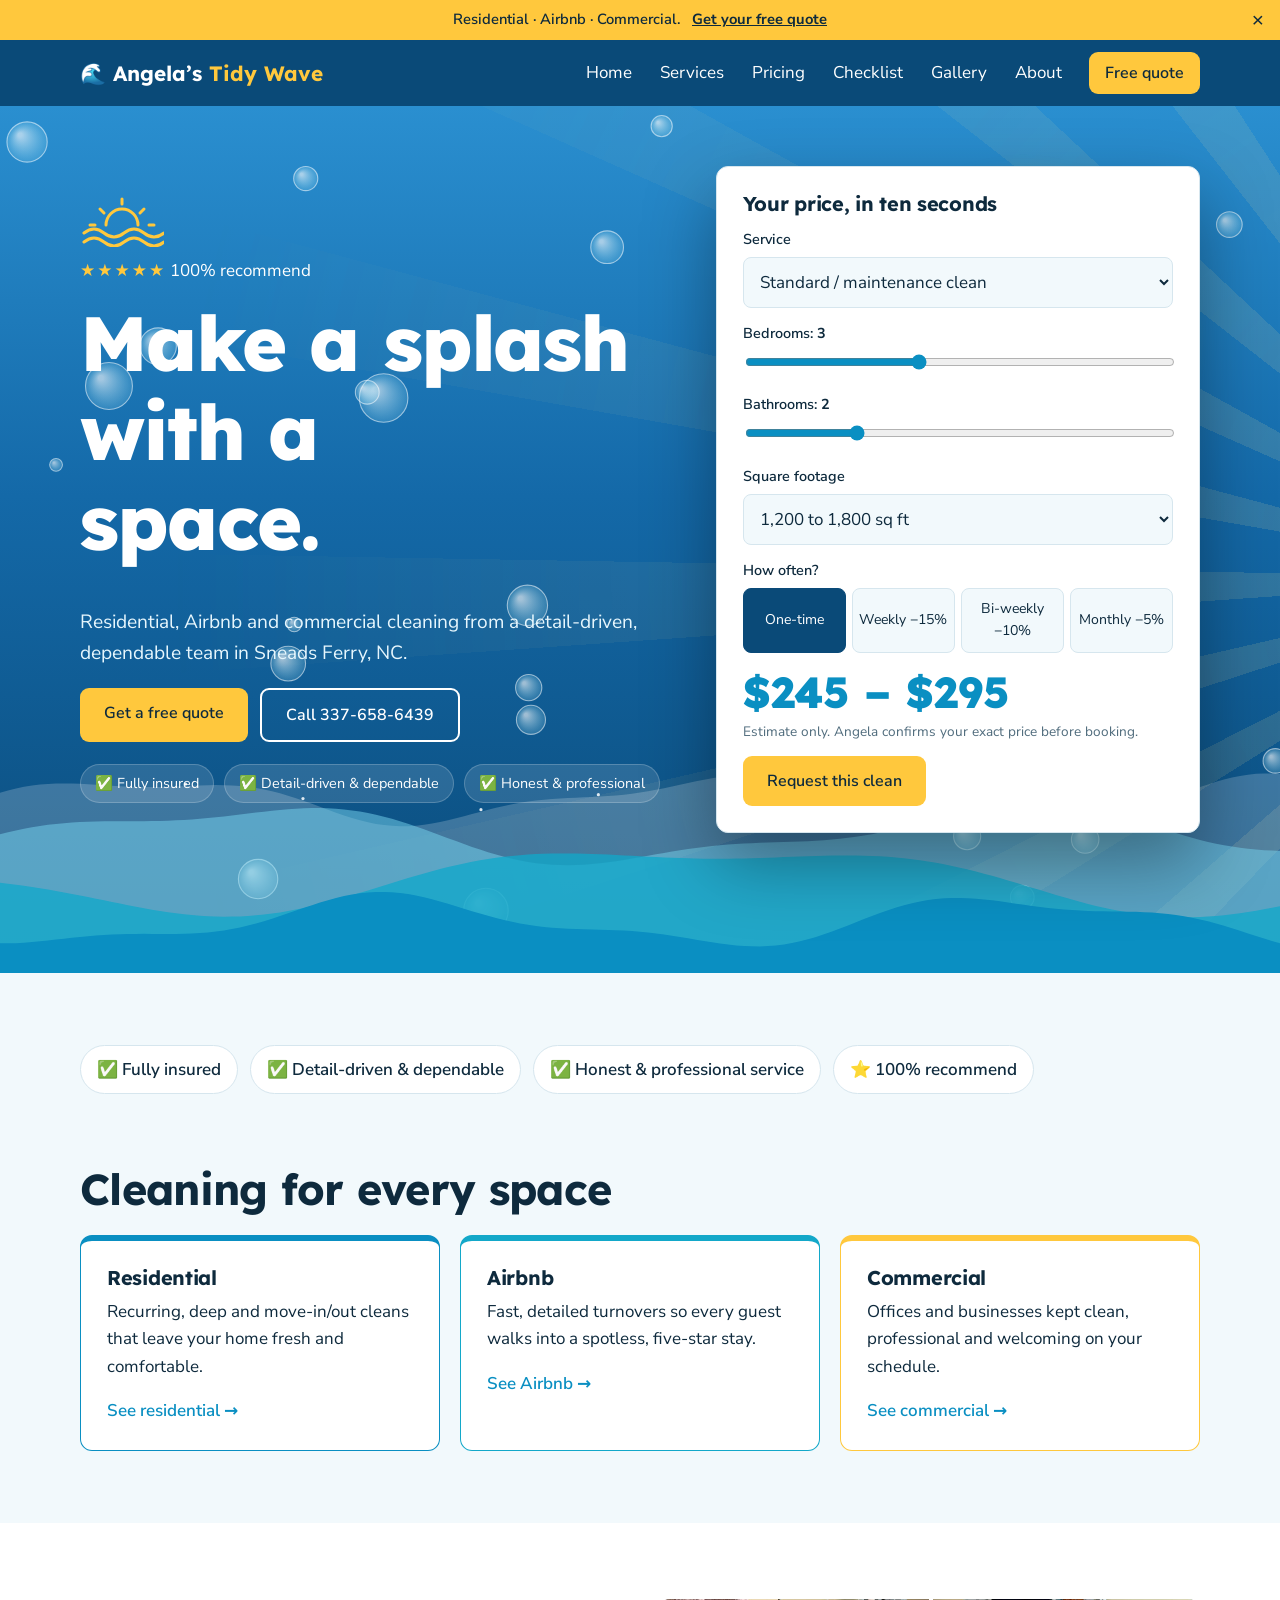
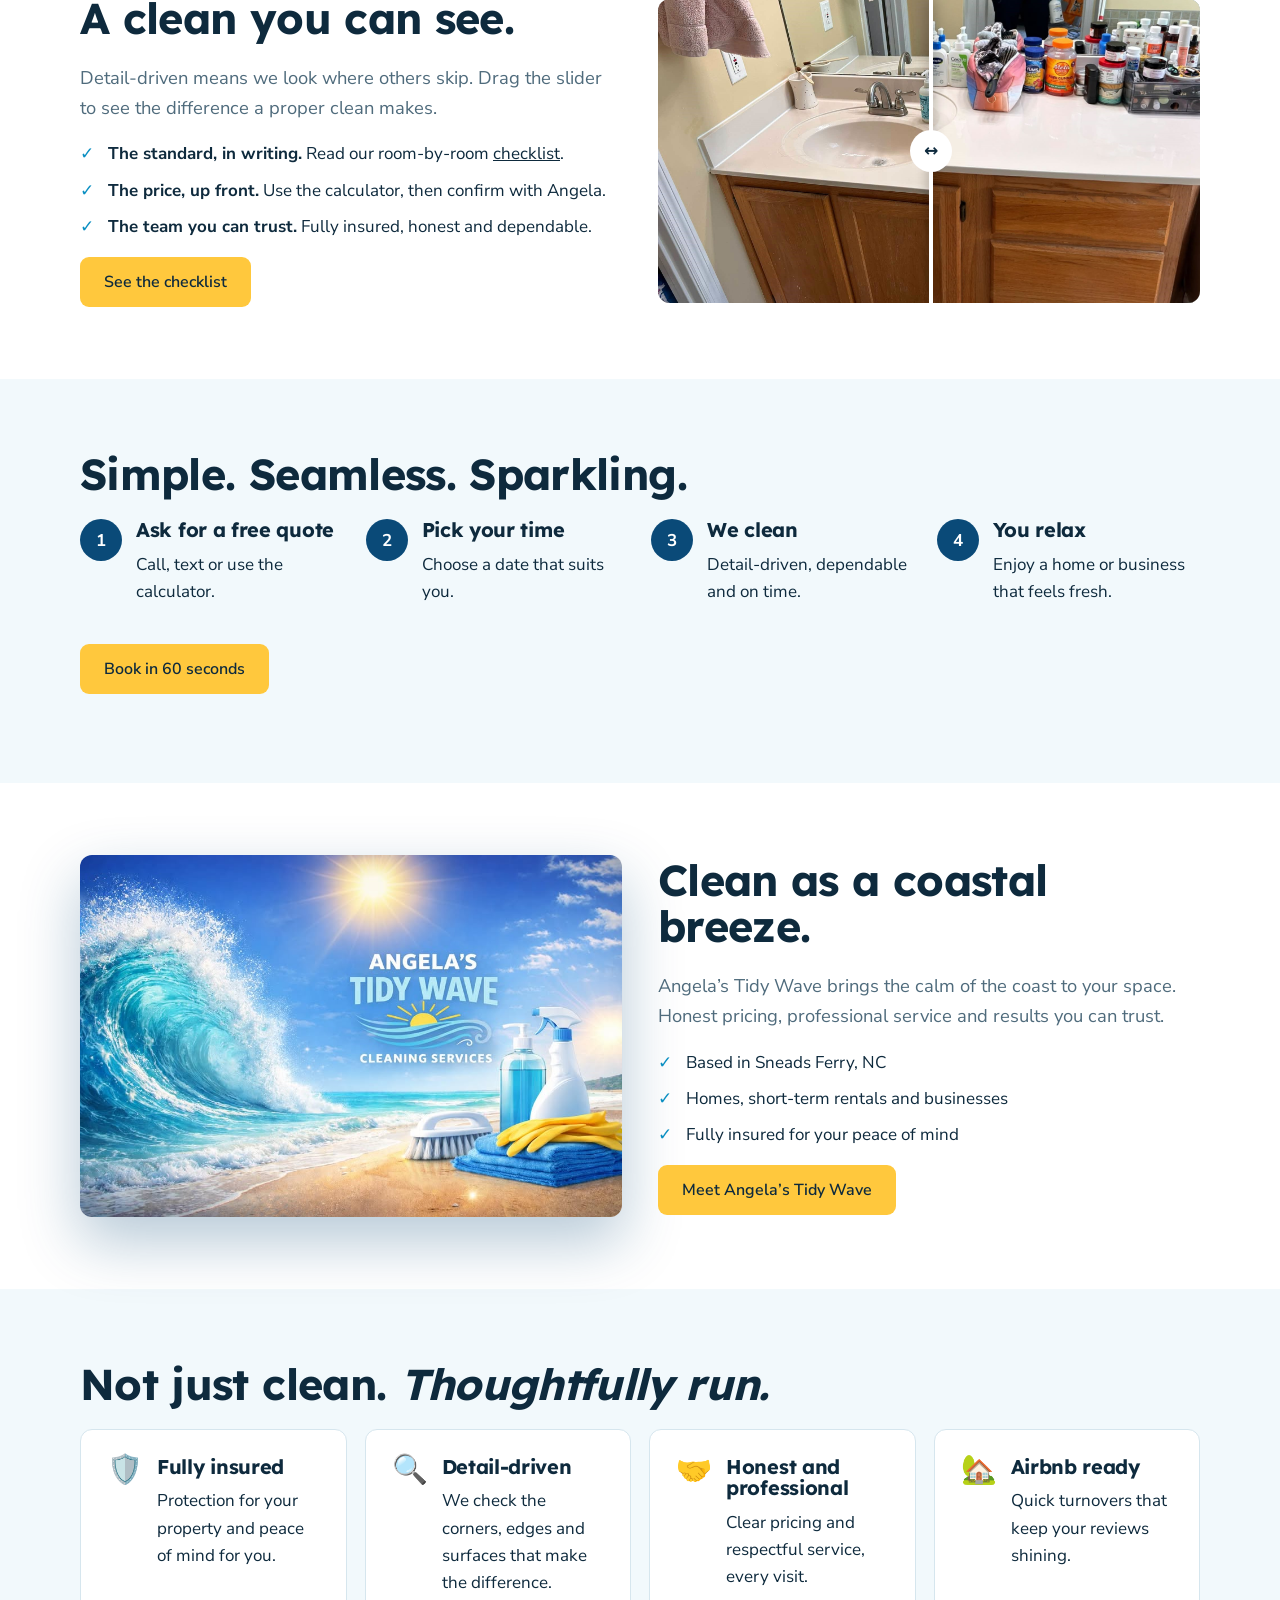
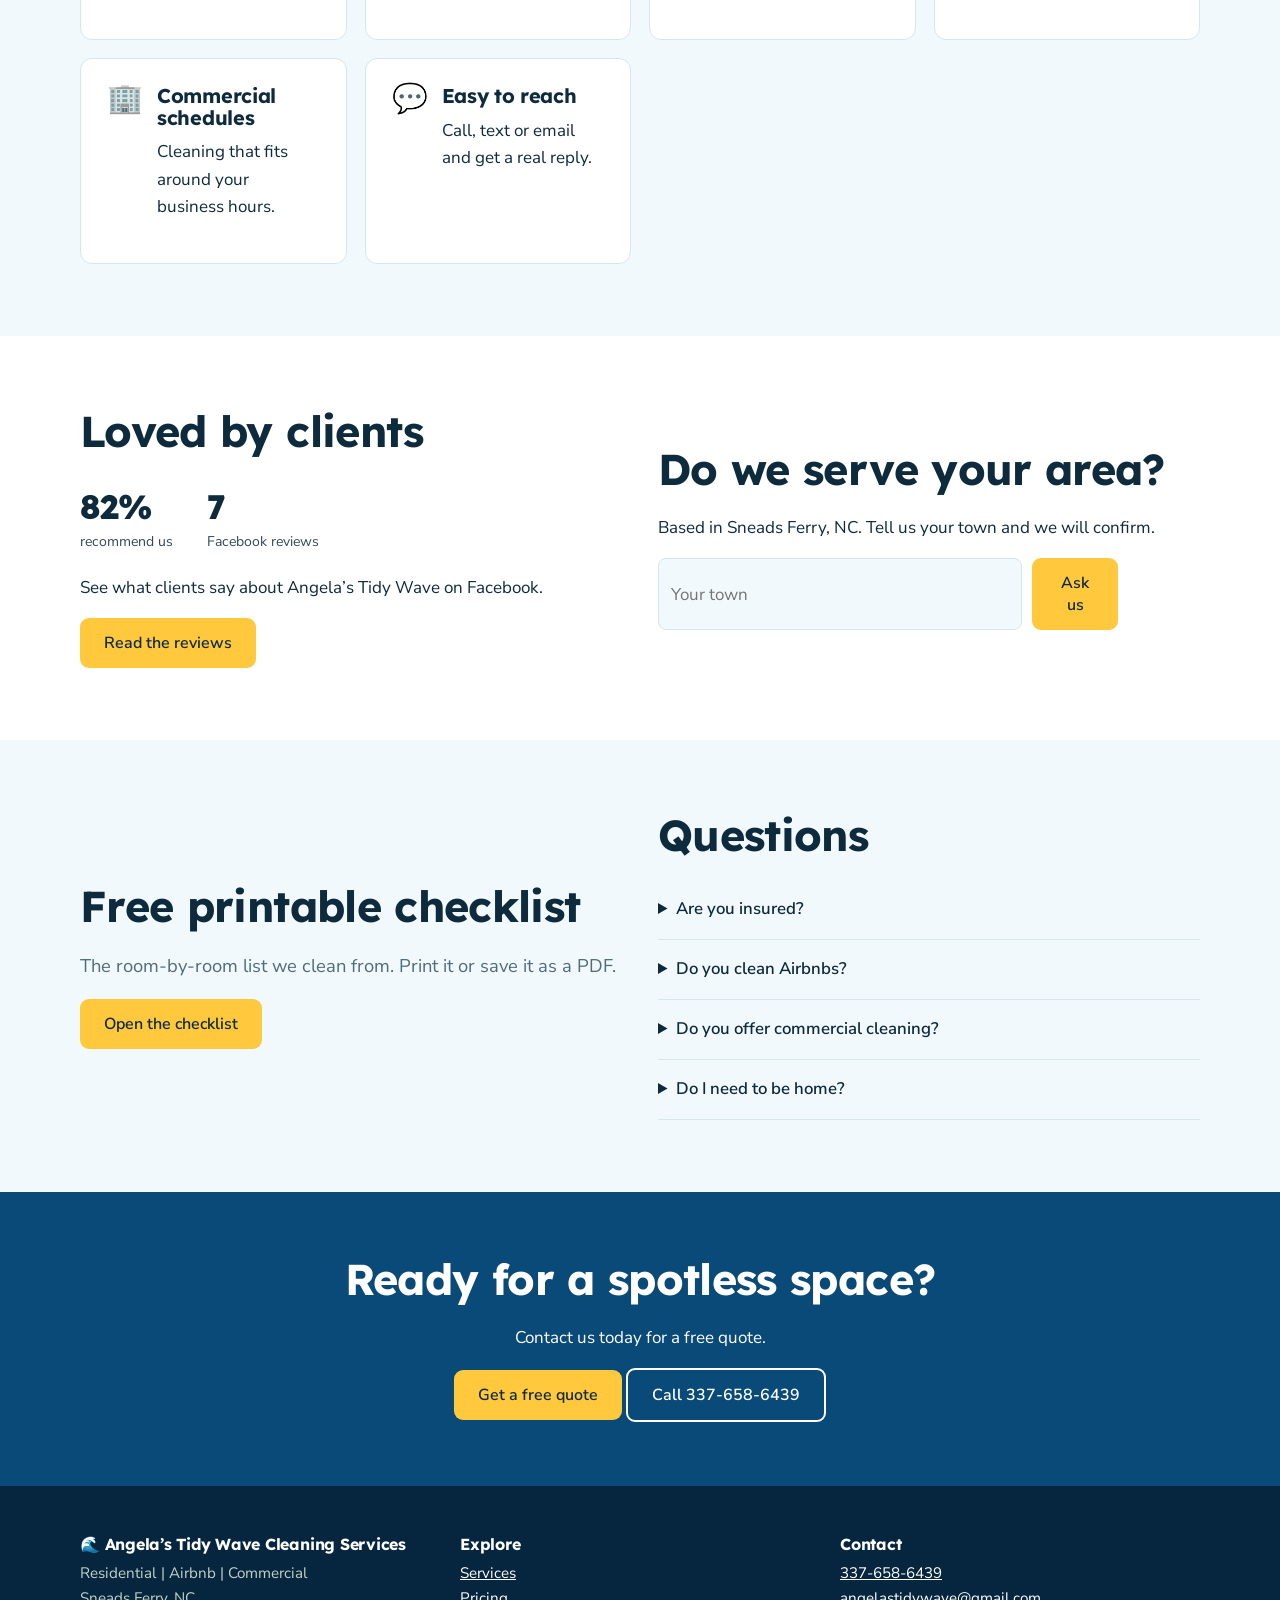
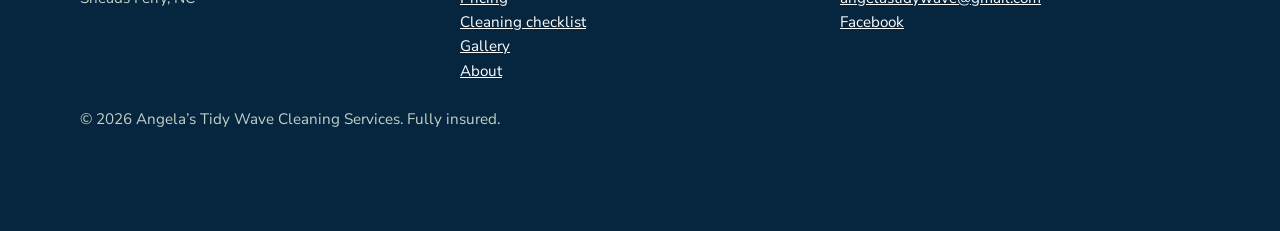
==== index.html @ d62a161b "create all website pages and import images" ====
<!DOCTYPE html><html lang="en"><head><meta charset="utf-8"><meta name="viewport" content="width=device-width, initial-scale=1, viewport-fit=cover">
<title>Angela’s Tidy Wave Cleaning Services | Residential, Airbnb & Commercial Cleaning in Sneads Ferry, NC</title><meta name="description" content="Fully insured, detail-driven and honest cleaning for homes, Airbnbs and businesses in Sneads Ferry, NC. Free quotes."><meta name="theme-color" content="#0a4a78"><meta property="og:image" content="images/brand-banner.png">
<link rel="preconnect" href="https://fonts.googleapis.com"><link rel="preconnect" href="https://fonts.gstatic.com" crossorigin>
<link href="https://fonts.googleapis.com/css2?family=Lexend:wght@600;700;800&family=Nunito+Sans:wght@400;600;700&display=swap" rel="stylesheet">
<link rel="stylesheet" href="css/style.css">
<script type="application/ld+json">{"@context":"https://schema.org","@type":"HouseCleaningService","name":"Angela’s Tidy Wave Cleaning Services","telephone":"+13376586439","email":"angelastidywave@gmail.com","address":{"@type":"PostalAddress","addressLocality":"Sneads Ferry","addressRegion":"NC","addressCountry":"US"}}</script>
</head><body>
<a class="skip" href="#main">Skip to content</a>
<div class="promo">Residential · Airbnb · Commercial. <a href="book.html#form"><b>Get your free quote</b></a><button aria-label="Close banner">×</button></div>
<header class="top"><div class="wrap"><a class="logo" href="index.html">🌊 Angela’s <b>Tidy Wave</b></a>
<button class="burger" aria-label="Menu" aria-expanded="false">Menu</button>
<nav id="nav" aria-label="Main"><a href="index.html">Home</a><a href="services.html">Services</a><a href="pricing.html">Pricing</a><a href="checklist.html">Checklist</a><a href="gallery.html">Gallery</a><a href="about.html">About</a></nav>
<a class="btn sm" href="book.html#form">Free quote</a></div></header><main id="main"><section class="hero"><div class="sun"></div><canvas id="fx" aria-hidden="true"></canvas><div class="wrap"><div>
<svg class="crown" viewBox="0 0 84 52" aria-hidden="true"><path d="M26 30 a16 16 0 0 1 32 0"/><path d="M42 4 V9 M20 14 l4 4 M64 14 l-4 4 M10 30 h5 M69 30 h5"/><path d="M4 38 q10 -8 20 0 t20 0 t20 0 t20 0"/><path d="M4 47 q10 -8 20 0 t20 0 t20 0 t20 0"/></svg><p class="in" style="--d:.2s"><span class="stars">★★★★★</span> 100% recommend </p>
<h1 data-split>Make a splash with a <span class="grime shine">spotless</span> space.</h1><p class="in" style="--d:1.1s;color:#e6f6fd;font-size:1.2rem">Residential, Airbnb and commercial cleaning from a detail-driven, dependable team in Sneads Ferry, NC.</p>
<div class="in" style="--d:1.3s;display:flex;gap:12px;flex-wrap:wrap;margin-top:20px"><a class="btn" href="book.html#form">Get a free quote</a><a class="btn ghost" href="tel:+13376586439">Call 337-658-6439</a></div>
<ul class="chips in" style="--d:1.5s"><li>✅ Fully insured</li><li>✅ Detail-driven &amp; dependable</li><li>✅ Honest &amp; professional</li></ul></div><div class="card calc in" style="--d:1.4s" id="quote"><h3>Your price, in ten seconds</h3>
<label for="q-svc">Service</label><select id="q-svc"></select>
<label for="q-bed">Bedrooms: <b id="q-bv">3</b></label><input id="q-bed" type="range" min="1" max="6" value="3">
<label for="q-bath">Bathrooms: <b id="q-bav">2</b></label><input id="q-bath" type="range" min="1" max="5" value="2">
<label for="q-sq">Square footage</label><select id="q-sq"></select>
<label>How often?</label><div class="seg" id="q-freq"><button data-f="once" class="on">One-time</button><button data-f="weekly">Weekly −15%</button><button data-f="biweekly">Bi-weekly −10%</button><button data-f="monthly">Monthly −5%</button></div>
<div class="price" id="q-price">$0</div>
<p class="note">Estimate only. Angela confirms your exact price before booking.</p>
<a class="btn" id="q-go" href="book.html#form">Request this clean</a></div></div></section>
<section class="sec"><div class="wrap"><ul class="trust"><li>✅ Fully insured</li><li>✅ Detail-driven &amp; dependable</li><li>✅ Honest &amp; professional service</li><li>⭐ 100% recommend</li></ul></div></section>
<section class="sec" style="padding-top:0"><div class="wrap"><h2>Cleaning for every space</h2><div class="grid">
<div class="card svc rv"><h3>Residential</h3><p>Recurring, deep and move-in/out cleans that leave your home fresh and comfortable.</p><a class="more" href="services.html">See residential →</a></div>
<div class="card svc rv"><h3>Airbnb</h3><p>Fast, detailed turnovers so every guest walks into a spotless, five-star stay.</p><a class="more" href="services.html">See Airbnb →</a></div>
<div class="card svc rv"><h3>Commercial</h3><p>Offices and businesses kept clean, professional and welcoming on your schedule.</p><a class="more" href="services.html">See commercial →</a></div></div></div></section>
<section class="sec alt"><div class="wrap two"><div><h2>A clean you can see.</h2>
    <p class="lead">Detail-driven means we look where others skip. Drag the slider to see the difference a proper clean makes.</p>
<ul class="tick"><li><b>The standard, in writing.</b> Read our room-by-room <a href="checklist.html">checklist</a>.</li>
    <li><b>The price, up front.</b> Use the calculator, then confirm with Angela.</li>
    <li><b>The team you can trust.</b> Fully insured, honest and dependable.</li></ul>
    <a class="btn" href="checklist.html">See the checklist</a></div>

<div><div class="ba" style="--p:50%"><div class="b">Before <img src="images/jimage1.jpg" alt="Before"></div><div class="a">After <img src="images/jimage2.jpg" alt="After"></div>
<div class="bar"></div><input type="range" min="0" max="100" value="50" aria-label="Drag to compare before and after"></div>
<!-- To use real photos, put <img src="images/before.jpg" alt="Before"> inside .b and <img src="images/after.jpg" alt="After"> inside .a -->
</div></div></section>


<section class="sec"><div class="wrap"><h2>Simple. Seamless. Sparkling.</h2><div class="steps">
<div class="rv"><h3>Ask for a free quote</h3><p>Call, text or use the calculator.</p></div><div class="rv"><h3>Pick your time</h3><p>Choose a date that suits you.</p></div><div class="rv"><h3>We clean</h3><p>Detail-driven, dependable and on time.</p></div><div class="rv"><h3>You relax</h3><p>Enjoy a home or business that feels fresh.</p></div></div><p style="margin-top:22px"><a class="btn" href="book.html#form">Book in 60 seconds</a></p></div></section>
<section class="sec alt"><div class="wrap two"><div><img class="banner rv" src="images/brand-banner.png" alt="Angela’s Tidy Wave Cleaning Services: ocean wave, sun and cleaning supplies on a beach" loading="lazy" width="960" height="640"></div>
<div><h2>Clean as a coastal breeze.</h2><p class="lead">Angela’s Tidy Wave brings the calm of the coast to your space. Honest pricing, professional service and results you can trust.</p>
<ul class="tick"><li>Based in Sneads Ferry, NC</li><li>Homes, short-term rentals and businesses</li><li>Fully insured for your peace of mind</li></ul><a class="btn" href="about.html">Meet Angela’s Tidy Wave</a></div></div></section>
<section class="sec"><div class="wrap"><h2>Not just clean. <em>Thoughtfully run.</em></h2><div class="feat">
<div class="card rv"><span class="i">🛡️</span><div><h3>Fully insured</h3><p>Protection for your property and peace of mind for you.</p></div></div>
<div class="card rv"><span class="i">🔍</span><div><h3>Detail-driven</h3><p>We check the corners, edges and surfaces that make the difference.</p></div></div>
<div class="card rv"><span class="i">🤝</span><div><h3>Honest and professional</h3><p>Clear pricing and respectful service, every visit.</p></div></div>
<div class="card rv"><span class="i">🏡</span><div><h3>Airbnb ready</h3><p>Quick turnovers that keep your reviews shining.</p></div></div>
<div class="card rv"><span class="i">🏢</span><div><h3>Commercial schedules</h3><p>Cleaning that fits around your business hours.</p></div></div>
<div class="card rv"><span class="i">💬</span><div><h3>Easy to reach</h3><p>Call, text or email and get a real reply.</p></div></div></div></div></section>
<section class="sec alt"><div class="wrap two"><div><h2>Loved by clients</h2><div class="stats" style="color:var(--ink)"><div><b data-to="100" data-suf="%">0</b><span>recommend us</span></div><div><b data-to="8">0</b><span>Facebook reviews</span></div></div>
<p style="margin-top:20px">See what clients say about Angela’s Tidy Wave on Facebook.</p><a class="btn" href="https://www.facebook.com/angelastidywavecleaningservices/reviews" rel="noopener">Read the reviews</a>
<!-- EDIT: paste 2 or 3 real client reviews here as .card.quote blocks -->
</div><div><h2>Do we serve your area?</h2><p>Based in Sneads Ferry, NC. Tell us your town and we will confirm.</p><form id="area" style="display:flex;gap:10px;max-width:460px"><input id="area-c" placeholder="Your town" required aria-label="Your town"><button class="btn" type="submit">Ask us</button></form><!-- EDIT: list nearby towns served --></div></div></section>
<section class="sec"><div class="wrap two"><div><h2>Free printable checklist</h2><p class="lead">The room-by-room list we clean from. Print it or save it as a PDF.</p><a class="btn" href="checklist.html">Open the checklist</a></div>
<div><h2>Questions</h2>
<details><summary>Are you insured?</summary><p>Yes. Angela’s Tidy Wave Cleaning Services is fully insured.</p></details>
<details><summary>Do you clean Airbnbs?</summary><p>Yes. We handle turnovers for short-term rentals. Tell us your check-out and check-in times.</p></details>
<details><summary>Do you offer commercial cleaning?</summary><p>Yes. Contact us for a free walk-through and custom quote.</p></details>
<details><summary>Do I need to be home?</summary><p>No. Tell us how to get in when you book and we will confirm the plan.</p></details></div></div></section></main>
<section class="band"><div class="wrap"><h2>Ready for a spotless space?</h2><p>Contact us today for a free quote.</p><a class="btn" href="book.html#form">Get a free quote</a> <a class="btn ghost" href="tel:+13376586439">Call 337-658-6439</a></div></section>
<footer><div class="wrap grid"><div><h3>🌊 Angela’s Tidy Wave Cleaning Services</h3><p>Residential | Airbnb | Commercial<br>Sneads Ferry, NC</p></div>
<div><h3>Explore</h3><a href="services.html">Services</a><br><a href="pricing.html">Pricing</a><br><a href="checklist.html">Cleaning checklist</a><br><a href="gallery.html">Gallery</a><br><a href="about.html">About</a></div>
<div><h3>Contact</h3><a href="tel:+13376586439">337-658-6439</a><br><a href="mailto:angelastidywave@gmail.com">angelastidywave@gmail.com</a><br><a href="https://www.facebook.com/angelastidywavecleaningservices" rel="noopener">Facebook</a></div></div>
<div class="wrap" style="margin-top:24px">© <span data-year></span> Angela’s Tidy Wave Cleaning Services. Fully insured.</div></footer>
<div class="sticky"><a class="btn" href="tel:+13376586439">Call</a><a class="btn ghost" style="color:#fff" href="book.html#form">Free quote</a></div>
<div class="modal" id="pop" role="dialog" aria-modal="true" aria-label="Free quote"><div class="card"><button class="x" aria-label="Close">×</button><h3>Before you go, catch a free quote.</h3><p>See your price in seconds. No account and no obligation.</p><a class="btn" href="index.html#quote">Get my price</a> <button class="btn ghost sm" data-close>No thanks</button></div></div>
<script src="js/script.js"></script></body></html>
---- css/style.css ----
/* J&C Dreamscape — shared styles */
:root{--bg:#f2f9fc;--surf:#fff;--ink:#0e2a3d;--mut:#4f6b7c;--moss:#0a4a78;--deep:#06263f;--turf:#0a8fc2;--turf2:#13a8c9;--sun:#ffc83d;--line:#d6e6ee;--r:12px;color-scheme:light}
@media(prefers-color-scheme:dark){:root{--bg:#0a1a26;--surf:#102635;--ink:#e8eee6;--mut:#a3b3a6;--moss:#041421;--turf:#4cc3e8;--line:#27465a;color-scheme:dark}}
*{box-sizing:border-box}html{scroll-behavior:smooth}
body{margin:0;background:var(--bg);color:var(--ink);font:400 17px/1.6 "Nunito Sans",system-ui,sans-serif;padding-bottom:env(safe-area-inset-bottom,0)}
h1,h2,h3{font-family:"Lexend","Arial Narrow",system-ui,sans-serif;line-height:1.08;margin:0 0 .5em;letter-spacing:-.015em}
h1{font-size:clamp(2.5rem,6.2vw,4.8rem);font-weight:800}h2{font-size:clamp(1.8rem,3.6vw,2.7rem);font-weight:700}h3{font-size:1.25rem;font-weight:700}
p{margin:0 0 1em;max-width:62ch}a{color:inherit}img,canvas{max-width:100%}
.wrap{max-width:1160px;margin:0 auto;padding:0 20px}
.sec{padding:72px 0}.sec.alt{background:var(--surf)}.lead{font-size:1.15rem;color:var(--mut)}
.skip{position:absolute;left:-999px}.skip:focus{left:10px;top:10px;background:#fff;color:#000;padding:8px;z-index:99}
:focus-visible{outline:3px solid var(--sun);outline-offset:2px}

/* announcement + header */
.promo{background:var(--sun);color:#0e2a3d;font-size:.92rem;font-weight:600;text-align:center;padding:8px 40px;position:relative}
.promo a{margin-left:8px}.promo button{position:absolute;right:10px;top:50%;transform:translateY(-50%);background:none;border:0;font-size:1.3rem;cursor:pointer;color:inherit}
header.top{position:sticky;top:0;z-index:40;background:var(--moss);color:#fff;transition:box-shadow .3s}
header.top.scrolled{box-shadow:0 6px 24px rgba(0,0,0,.3)}
header .wrap{display:flex;align-items:center;gap:14px;height:66px}
.logo{font:800 1.3rem "Lexend",sans-serif;text-decoration:none;margin-right:auto}.logo b{color:var(--sun)}
nav{display:flex;gap:2px;align-items:center}
nav>a,.dd>button{color:#fff;text-decoration:none;padding:9px 13px;border-radius:7px;font:500 .95rem inherit;font-family:inherit;background:none;border:0;cursor:pointer}
nav>a:hover,nav>a.on,.dd>button:hover{background:rgba(255,255,255,.14)}
.dd{position:relative}.dd .menu{display:none;position:absolute;top:100%;left:0;min-width:240px;background:var(--surf);color:var(--ink);border:1px solid var(--line);border-radius:var(--r);padding:8px;box-shadow:0 18px 40px rgba(0,0,0,.25)}
.dd.open .menu,.dd:hover .menu{display:block}
.menu a{display:block;text-decoration:none;padding:10px 12px;border-radius:8px}.menu a:hover{background:var(--bg)}.menu small{display:block;color:var(--mut)}
.burger{display:none;background:none;border:2px solid #fff;color:#fff;border-radius:7px;padding:6px 11px;font:inherit}
@media(max-width:900px){.burger{display:block}nav{display:none;position:absolute;top:100%;left:0;right:0;background:var(--moss);flex-direction:column;align-items:stretch;padding:10px 20px 20px}nav.open{display:flex}.dd .menu{display:block;position:static;background:transparent;color:#fff;border:0;box-shadow:none;padding:0 0 0 12px}.menu a:hover{background:rgba(255,255,255,.12)}.menu small{display:none}.dd>button{text-align:left;width:100%}header .btn.call{display:none}}

/* buttons */
.btn{display:inline-block;background:var(--sun);color:#0e2a3d;font:600 1rem "Nunito Sans",sans-serif;padding:14px 24px;border-radius:9px;text-decoration:none;border:0;cursor:pointer;transition:transform .15s ease,box-shadow .2s;will-change:transform}
.btn:hover{box-shadow:0 10px 24px rgba(255,200,61,.4)}.btn.ghost{background:transparent;color:inherit;border:2px solid currentColor}.btn.sm{padding:10px 16px}

/* hero */
.hero{position:relative;overflow:hidden;color:#fff;min-height:min(92vh,820px);display:flex;align-items:center;background:linear-gradient(180deg,#0b1a12 0%,#17402a 55%,#2f6a3c 100%);isolation:isolate}
.hero.short{min-height:420px}
.hero canvas{position:absolute;inset:0;width:100%;height:100%;z-index:-1}
.sun{position:absolute;right:12%;bottom:26%;width:420px;height:420px;border-radius:50%;background:radial-gradient(circle,rgba(255,214,102,.75),rgba(255,200,61,.25) 45%,transparent 70%);z-index:-2;filter:blur(6px);animation:pulse 7s ease-in-out infinite;will-change:transform}
@keyframes pulse{50%{opacity:.75;scale:1.08}}
.hero .wrap{display:grid;grid-template-columns:1.1fr .9fr;gap:44px;align-items:center;padding-top:60px;padding-bottom:140px;width:100%}
.hero.short .wrap{grid-template-columns:1fr;padding-bottom:90px}
@media(max-width:900px){.hero .wrap{grid-template-columns:1fr;padding-bottom:110px}}
.w{display:inline-block;overflow:hidden;vertical-align:bottom;padding-bottom:.08em}.w>span{display:inline-block;transform:translateY(110%);animation:rise .9s cubic-bezier(.2,.8,.2,1) forwards;animation-delay:calc(var(--i)*70ms + 250ms)}
@keyframes rise{to{transform:none}}
.in{opacity:0;animation:fade .8s ease forwards;animation-delay:var(--d,1s)}@keyframes fade{to{opacity:1}}
.chips{display:flex;gap:10px;flex-wrap:wrap;margin:22px 0 0;padding:0;list-style:none}
.chips li{background:rgba(255,255,255,.12);backdrop-filter:blur(6px);border:1px solid rgba(255,255,255,.2);padding:7px 14px;border-radius:99px;font-size:.9rem}
.stars{color:var(--sun);letter-spacing:2px}
.stats{display:flex;gap:34px;margin-top:30px}.stats b{display:block;font:800 2.1rem "Lexend",sans-serif}.stats span{font-size:.88rem;opacity:.85}

/* cards + grids */
.card{background:var(--surf);color:var(--ink);border:1px solid var(--line);border-radius:var(--r);padding:26px}
.grid{display:grid;gap:20px;grid-template-columns:repeat(auto-fit,minmax(260px,1fr))}
.svc{border-top:6px solid var(--turf);transition:transform .25s}.svc:hover{transform:translateY(-6px)}.svc:nth-child(2){border-color:#8a8f87}.svc:nth-child(3){border-color:var(--sun)}
.svc .more{font-weight:600;color:var(--turf);text-decoration:none}
ul.tick{list-style:none;padding:0;margin:0 0 1em}ul.tick li{padding-left:28px;position:relative;margin:9px 0}ul.tick li:before{content:"✓";position:absolute;left:0;color:var(--turf);font-weight:800}
.steps{display:grid;gap:22px;grid-template-columns:repeat(auto-fit,minmax(230px,1fr));counter-reset:s}
.steps>div{counter-increment:s;position:relative;padding-left:56px}.steps>div:before{content:counter(s);position:absolute;left:0;top:0;width:42px;height:42px;border-radius:50%;background:var(--moss);color:#fff;display:grid;place-items:center;font-weight:700}
.rv{opacity:0;transform:translateY(24px);transition:opacity .7s,transform .7s}.rv.show{opacity:1;transform:none}
.quote{border-left:5px solid var(--sun)}.quote p{max-width:none}

/* quote calculator */
.calc{color:var(--ink);box-shadow:0 30px 70px rgba(0,0,0,.35)}
label{display:block;font-weight:600;font-size:.9rem;margin:14px 0 6px}
input,select,textarea{width:100%;padding:12px;border:1px solid var(--line);border-radius:8px;background:var(--bg);color:var(--ink);font:inherit}
input[type=range]{padding:0;accent-color:var(--turf)}
.seg{display:flex;gap:6px;flex-wrap:wrap}.seg button{flex:1;padding:9px 6px;border:1px solid var(--line);background:var(--bg);color:var(--ink);border-radius:8px;cursor:pointer;font:inherit;font-size:.88rem}.seg button.on{background:var(--moss);color:#fff;border-color:var(--moss)}
.price{font:800 2.7rem "Lexend",sans-serif;color:var(--turf);margin:12px 0 2px;transition:opacity .2s}
.note{font-size:.85rem;color:var(--mut)}

/* before/after */
.ba{position:relative;aspect-ratio:16/9;border-radius:var(--r);overflow:hidden;user-select:none;touch-action:pan-y}
.ba .a,.ba .b{position:absolute;inset:0;display:flex;align-items:flex-end;padding:18px;font-weight:700;color:#fff;text-shadow:0 2px 6px rgba(0,0,0,.6)}
.ba .b{background:radial-gradient(circle at 20% 30%,#7a5e2f 0 6%,transparent 7%),radial-gradient(circle at 70% 60%,#6b5128 0 8%,transparent 9%),repeating-linear-gradient(35deg,#8b7a45 0 14px,#76683a 14px 28px);}
.ba .a{background:repeating-linear-gradient(100deg,#0a8fc2 0 60px,#4f9556 60px 120px);clip-path:inset(0 0 0 var(--p,50%))}
.ba .a{justify-content:flex-end}
.ba input{position:absolute;inset:0;opacity:0;cursor:ew-resize;height:100%}
.ba .bar{position:absolute;top:0;bottom:0;left:var(--p,50%);width:4px;background:#fff;box-shadow:0 0 12px rgba(0,0,0,.5);pointer-events:none}
.ba .bar:after{content:"↔";position:absolute;top:50%;left:50%;translate:-50% -50%;background:#fff;color:#0e2a3d;width:42px;height:42px;border-radius:50%;display:grid;place-items:center;font-weight:800}

/* misc */
details{border-bottom:1px solid var(--line);padding:16px 0}summary{cursor:pointer;font-weight:600;font-size:1.05rem}details p{margin:10px 0 0}
.two{display:grid;gap:36px;grid-template-columns:1fr 1fr;align-items:center}@media(max-width:860px){.two{grid-template-columns:1fr}}
.gal{display:grid;gap:14px;grid-template-columns:repeat(auto-fill,minmax(260px,1fr))}.gal div{aspect-ratio:4/3;border-radius:var(--r);display:flex;align-items:flex-end;padding:14px;color:#fff;font-weight:600;text-shadow:0 2px 6px rgba(0,0,0,.6)}
.g1{background:repeating-linear-gradient(100deg,#0a8fc2 0 40px,#4f9556 40px 80px)}.g2{background:repeating-linear-gradient(45deg,#8a8f87 0 26px,#a2a79f 26px 52px)}.g3{background:linear-gradient(135deg,#5b4a33,#8a7355)}.g4{background:linear-gradient(160deg,#2e5a3a,#6b9a55)}
.band{background:var(--moss);color:#fff;text-align:center;padding:64px 0}.band p{margin-inline:auto}
.cities{display:flex;flex-wrap:wrap;gap:10px;padding:0;list-style:none}.cities li{background:var(--surf);border:1px solid var(--line);padding:7px 14px;border-radius:99px}
footer{background:var(--deep);color:#c3d2c6;padding:50px 0 100px;font-size:.95rem}footer a{color:#fff}footer .grid{grid-template-columns:repeat(auto-fit,minmax(200px,1fr))}footer h3{color:#fff;font-size:1rem}
.sticky{position:fixed;left:0;right:0;bottom:0;z-index:45;display:none;gap:8px;padding:10px 14px calc(10px + env(safe-area-inset-bottom,0));background:var(--moss)}.sticky .btn{flex:1;text-align:center}@media(max-width:900px){.sticky{display:flex}}
.modal{position:fixed;inset:0;z-index:60;background:rgba(5,15,9,.7);display:none;place-items:center;padding:20px}.modal.open{display:grid}.modal .card{max-width:440px;position:relative;animation:pop .35s cubic-bezier(.2,.9,.3,1.3)}.modal .x{position:absolute;right:12px;top:8px;background:none;border:0;font-size:1.6rem;cursor:pointer;color:inherit}
@keyframes pop{from{transform:scale(.85);opacity:0}}
@media(prefers-reduced-motion:reduce){*{animation:none!important;transition:none!important}.w>span{transform:none}.in,.rv{opacity:1;transform:none}}


/* ---- Tidy Wave overrides ---- */
h1,h2,h3,.logo{font-weight:700}h1{font-weight:800;letter-spacing:-.025em}
.hero{background:linear-gradient(180deg,#2a8fd0 0%,#1469a8 45%,#0a4a78 100%)}
.hero:before{content:"";position:absolute;inset:-60%;z-index:-2;background:repeating-conic-gradient(from 0deg at 82% 52%,rgba(255,236,160,.16) 0 5deg,transparent 5deg 14deg);animation:spin 70s linear infinite;-webkit-mask:radial-gradient(circle at 82% 52%,#000,transparent 55%);mask:radial-gradient(circle at 82% 52%,#000,transparent 55%)}
@keyframes spin{to{transform:rotate(360deg)}}
.hero:after{content:"";position:absolute;top:0;bottom:0;width:26%;left:-40%;z-index:0;pointer-events:none;background:linear-gradient(100deg,transparent,rgba(255,255,255,.2),transparent);transform:skewX(-18deg);animation:sweep 8s ease-in-out 2.4s infinite}
@keyframes sweep{0%{left:-40%}35%,100%{left:130%}}
.sun{background:radial-gradient(circle,rgba(255,244,190,.95),rgba(255,200,61,.35) 40%,transparent 70%);right:6%;top:6%;bottom:auto;width:360px;height:360px}
.crown{width:84px;height:52px;margin-bottom:10px;display:block;fill:none;stroke:var(--sun);stroke-width:3;stroke-linecap:round;stroke-linejoin:round;stroke-dasharray:300;stroke-dashoffset:300;animation:draw 1.8s ease .2s forwards,glow 3s ease-in-out 2s infinite}
@keyframes draw{to{stroke-dashoffset:0}}@keyframes glow{50%{filter:drop-shadow(0 0 10px var(--sun))}}
.grime{display:inline-block}
.shine{background:linear-gradient(100deg,#fff 20%,#9fe7ff 40%,var(--sun) 50%,#fff 60%);background-size:250% 100%;-webkit-background-clip:text;background-clip:text;color:transparent;animation:txt 5s linear infinite}
@keyframes txt{to{background-position:-250% 0}}
.svc:nth-child(1){border-color:var(--turf)}.svc:nth-child(2){border-color:var(--turf2)}.svc:nth-child(3){border-color:var(--sun)}
.ba .b{background:radial-gradient(circle at 25% 35%,rgba(70,60,45,.5) 0 5%,transparent 6%),radial-gradient(circle at 68% 62%,rgba(70,60,45,.45) 0 7%,transparent 8%),linear-gradient(135deg,#9a9690,#76726c)}
.ba .a{background:linear-gradient(115deg,#e3f6fd 0%,#b7e4f5 40%,#fff 50%,#b7e4f5 60%,#e3f6fd 100%);color:#0a4a78;text-shadow:none}
.ba img{position:absolute;inset:0;width:100%;height:100%;object-fit:cover;pointer-events:none}
.g1{background:linear-gradient(135deg,#cdeefa,#7cc9e8);color:#0a4a78;text-shadow:none}.g2{background:linear-gradient(120deg,#fff3c4,#fff 45%,#ffe08a);color:#0e2a3d;text-shadow:none}.g3{background:linear-gradient(135deg,#0a4a78,#13a8c9)}.g4{background:linear-gradient(135deg,#f3e2b8,#fff 50%,#e8cf93);color:#0e2a3d;text-shadow:none}
.feat{display:grid;gap:18px;grid-template-columns:repeat(auto-fit,minmax(260px,1fr))}.feat .card{display:flex;gap:14px}.feat .i{font-size:1.8rem;line-height:1}
.tier{position:relative}.tier.hot{border:2px solid var(--sun)}.tier .tag{position:absolute;top:-13px;left:20px;background:var(--sun);color:#0e2a3d;font-size:.8rem;font-weight:700;padding:3px 12px;border-radius:99px}
.banner{border-radius:var(--r);width:100%;height:auto;display:block;box-shadow:0 24px 60px rgba(10,74,120,.3)}
.trust{display:flex;gap:12px;flex-wrap:wrap;margin:0;padding:0;list-style:none}.trust li{background:var(--surf);border:1px solid var(--line);padding:10px 16px;border-radius:99px;font-weight:600}
@media print{header,.promo,.sticky,.band,footer,.hero,.noprint{display:none!important}body{background:#fff;color:#000}}
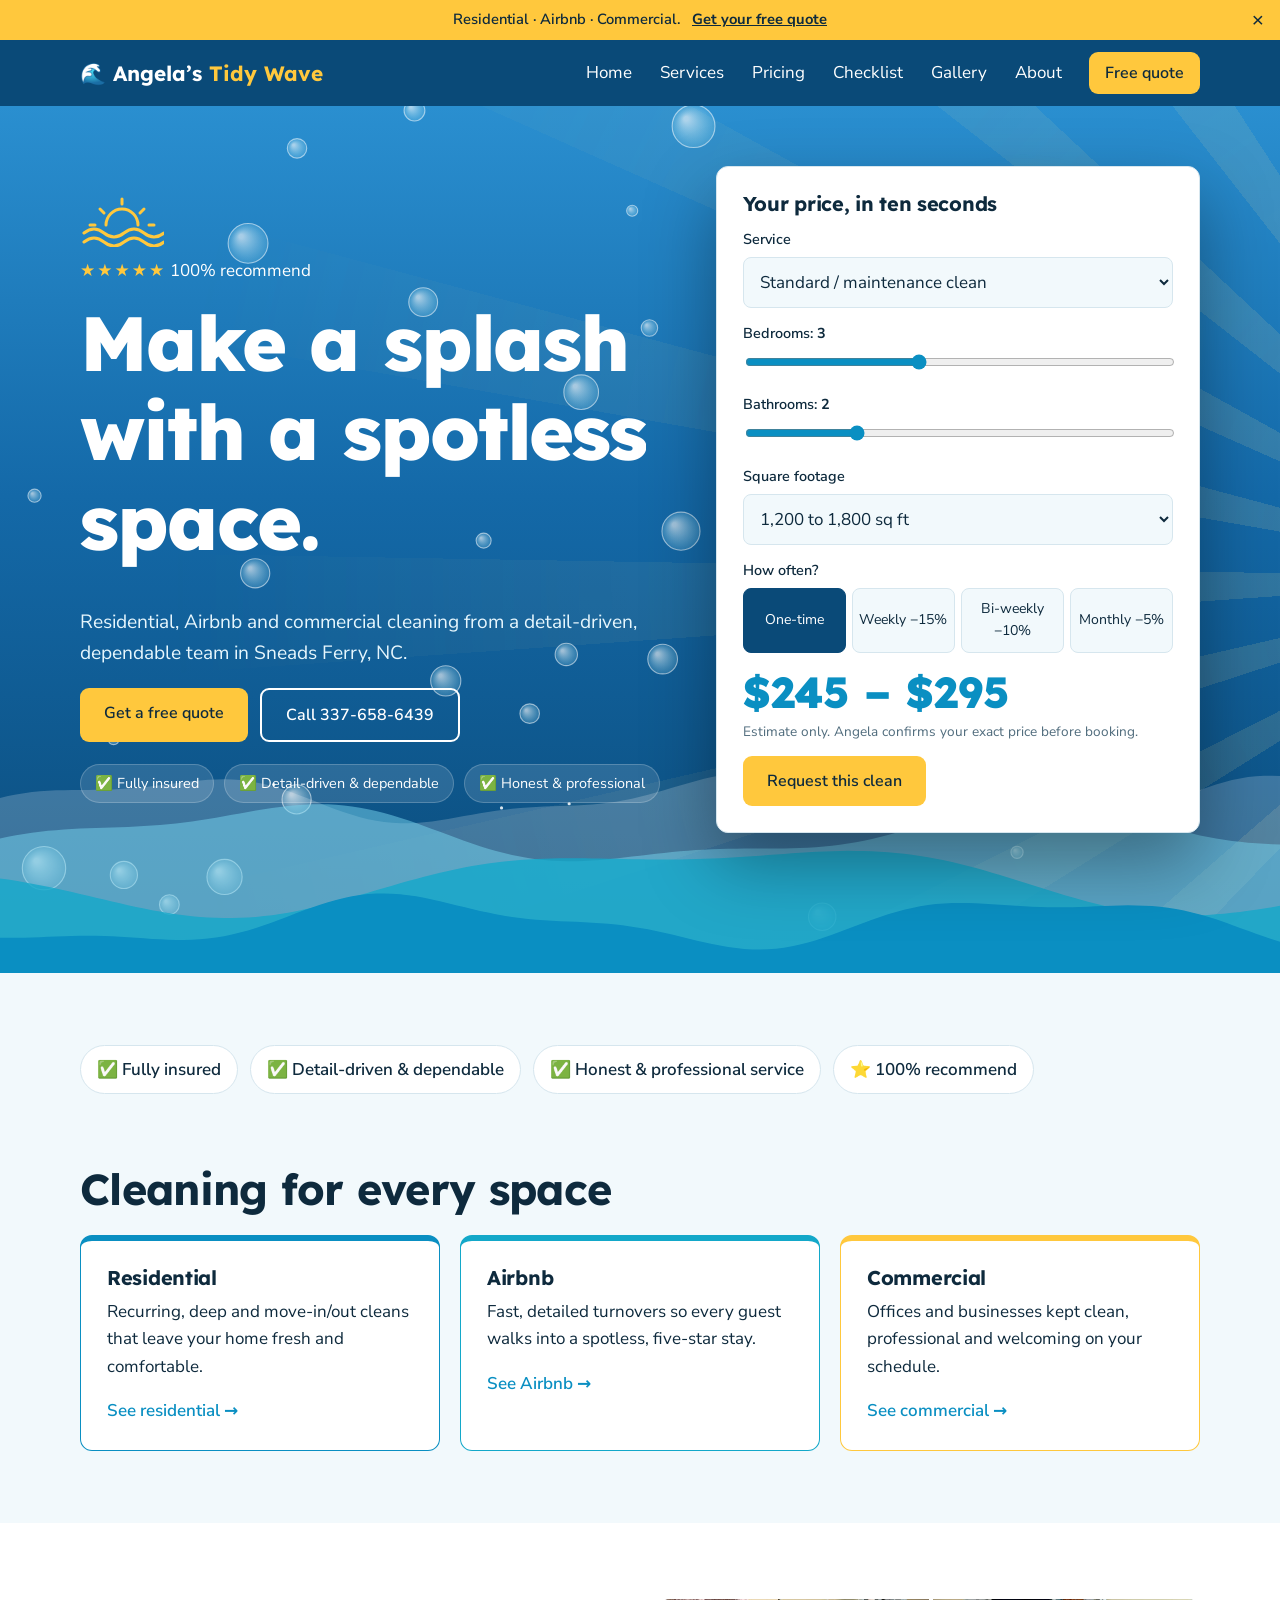
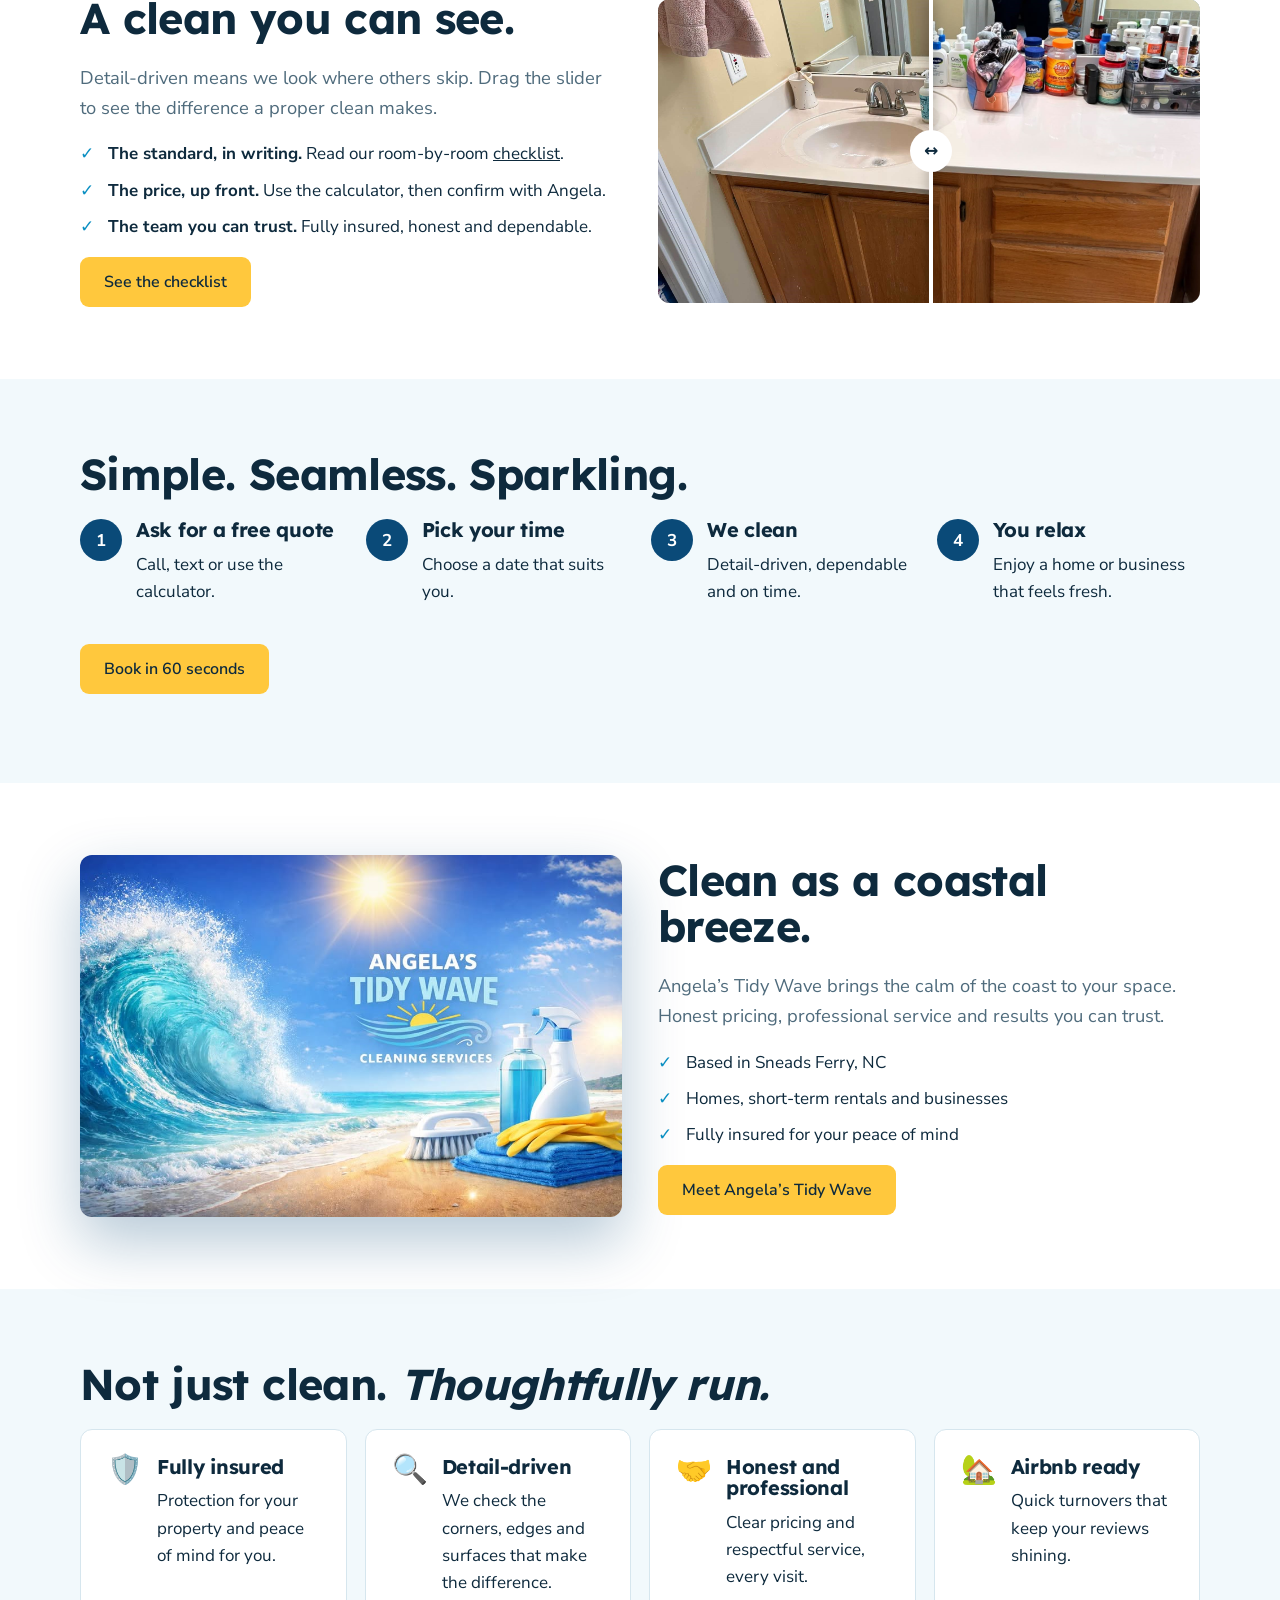
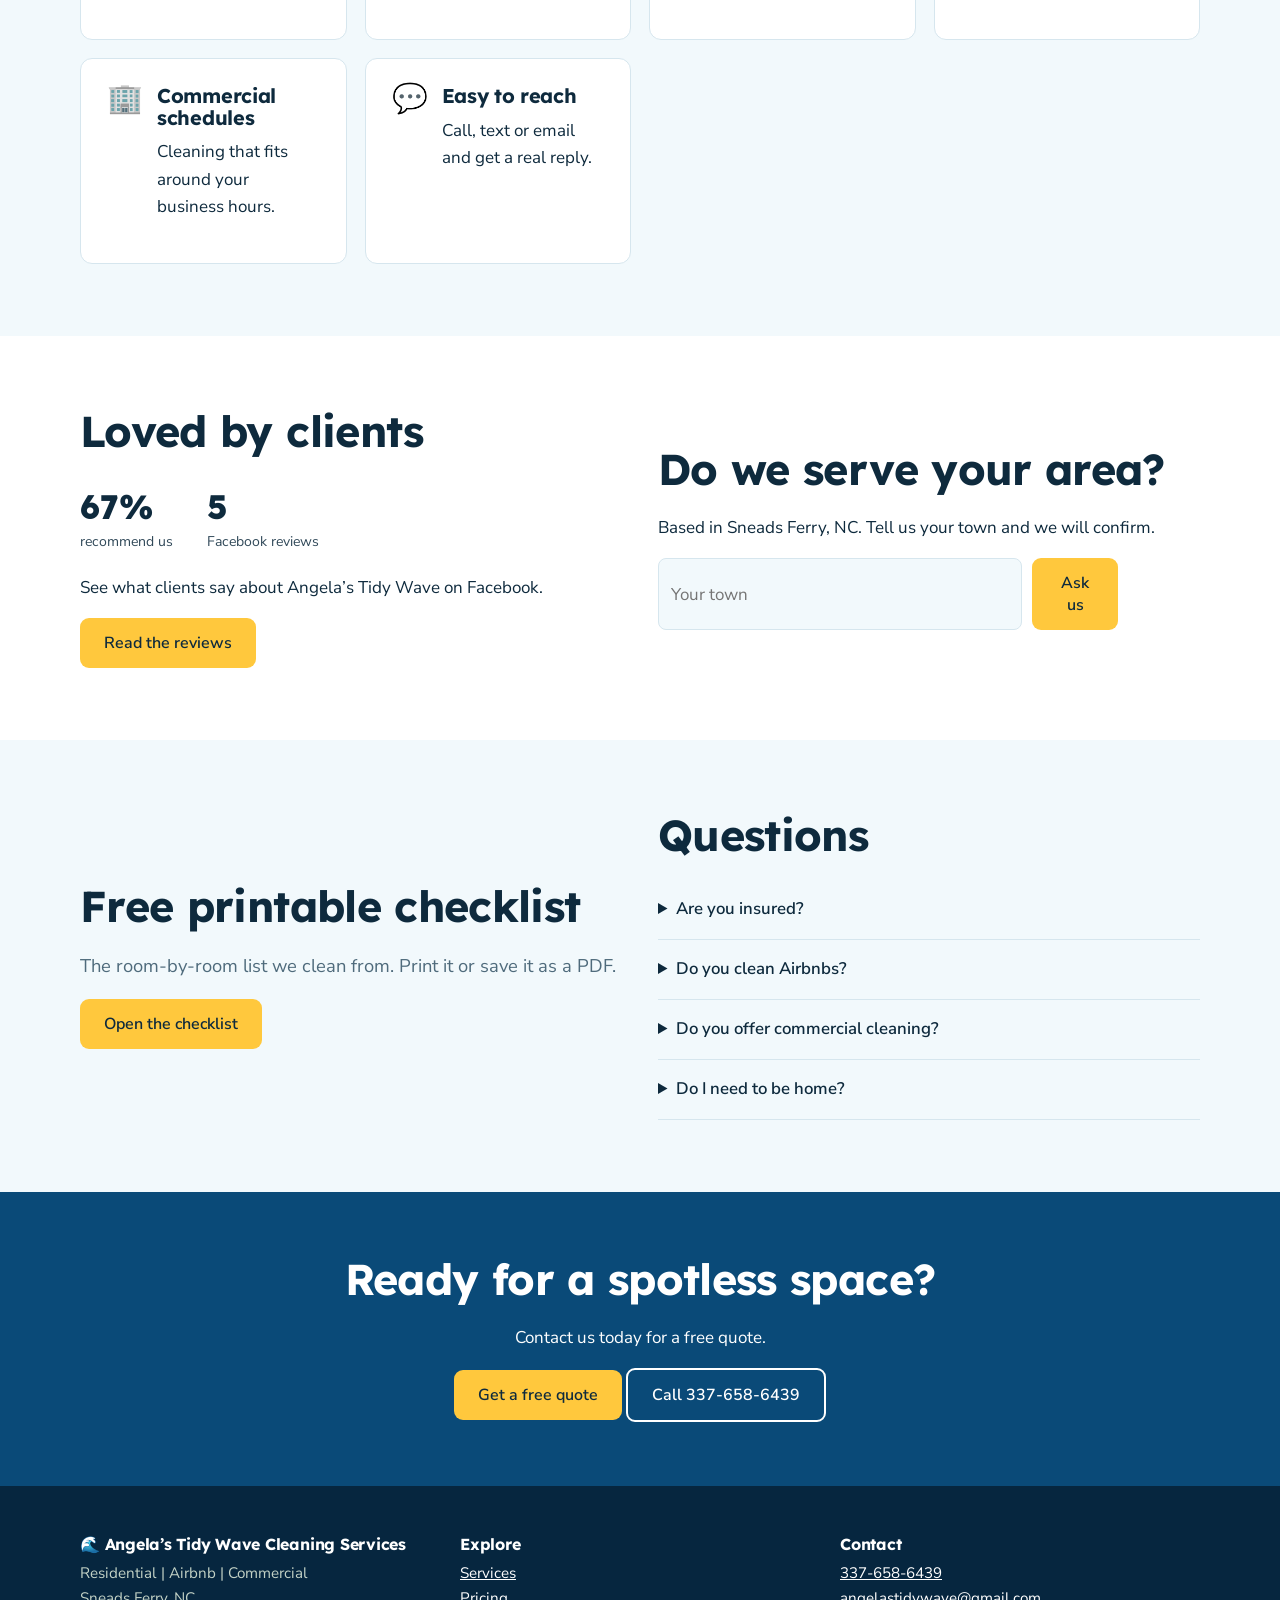
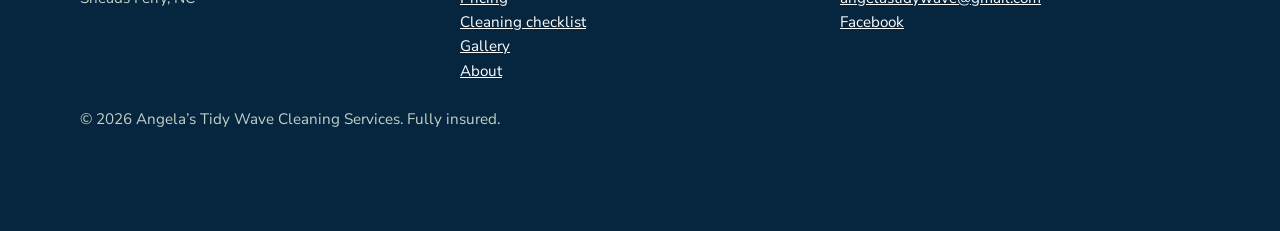
==== commit 221e5339: "make correction to the hero text" ====
--- a/index.html
+++ b/index.html
@@ -12,7 +12,8 @@
 <nav id="nav" aria-label="Main"><a href="index.html">Home</a><a href="services.html">Services</a><a href="pricing.html">Pricing</a><a href="checklist.html">Checklist</a><a href="gallery.html">Gallery</a><a href="about.html">About</a></nav>
 <a class="btn sm" href="book.html#form">Free quote</a></div></header><main id="main"><section class="hero"><div class="sun"></div><canvas id="fx" aria-hidden="true"></canvas><div class="wrap"><div>
 <svg class="crown" viewBox="0 0 84 52" aria-hidden="true"><path d="M26 30 a16 16 0 0 1 32 0"/><path d="M42 4 V9 M20 14 l4 4 M64 14 l-4 4 M10 30 h5 M69 30 h5"/><path d="M4 38 q10 -8 20 0 t20 0 t20 0 t20 0"/><path d="M4 47 q10 -8 20 0 t20 0 t20 0 t20 0"/></svg><p class="in" style="--d:.2s"><span class="stars">★★★★★</span> 100% recommend </p>
-<h1 data-split>Make a splash with a <span class="grime shine">spotless</span> space.</h1><p class="in" style="--d:1.1s;color:#e6f6fd;font-size:1.2rem">Residential, Airbnb and commercial cleaning from a detail-driven, dependable team in Sneads Ferry, NC.</p>
+<h1 data-split>Make a splash with a spotless space.</h1>
+<p class="in" style="--d:1.1s;color:#e6f6fd;font-size:1.2rem">Residential, Airbnb and commercial cleaning from a detail-driven, dependable team in Sneads Ferry, NC.</p>
 <div class="in" style="--d:1.3s;display:flex;gap:12px;flex-wrap:wrap;margin-top:20px"><a class="btn" href="book.html#form">Get a free quote</a><a class="btn ghost" href="tel:+13376586439">Call 337-658-6439</a></div>
 <ul class="chips in" style="--d:1.5s"><li>✅ Fully insured</li><li>✅ Detail-driven &amp; dependable</li><li>✅ Honest &amp; professional</li></ul></div><div class="card calc in" style="--d:1.4s" id="quote"><h3>Your price, in ten seconds</h3>
 <label for="q-svc">Service</label><select id="q-svc"></select>
